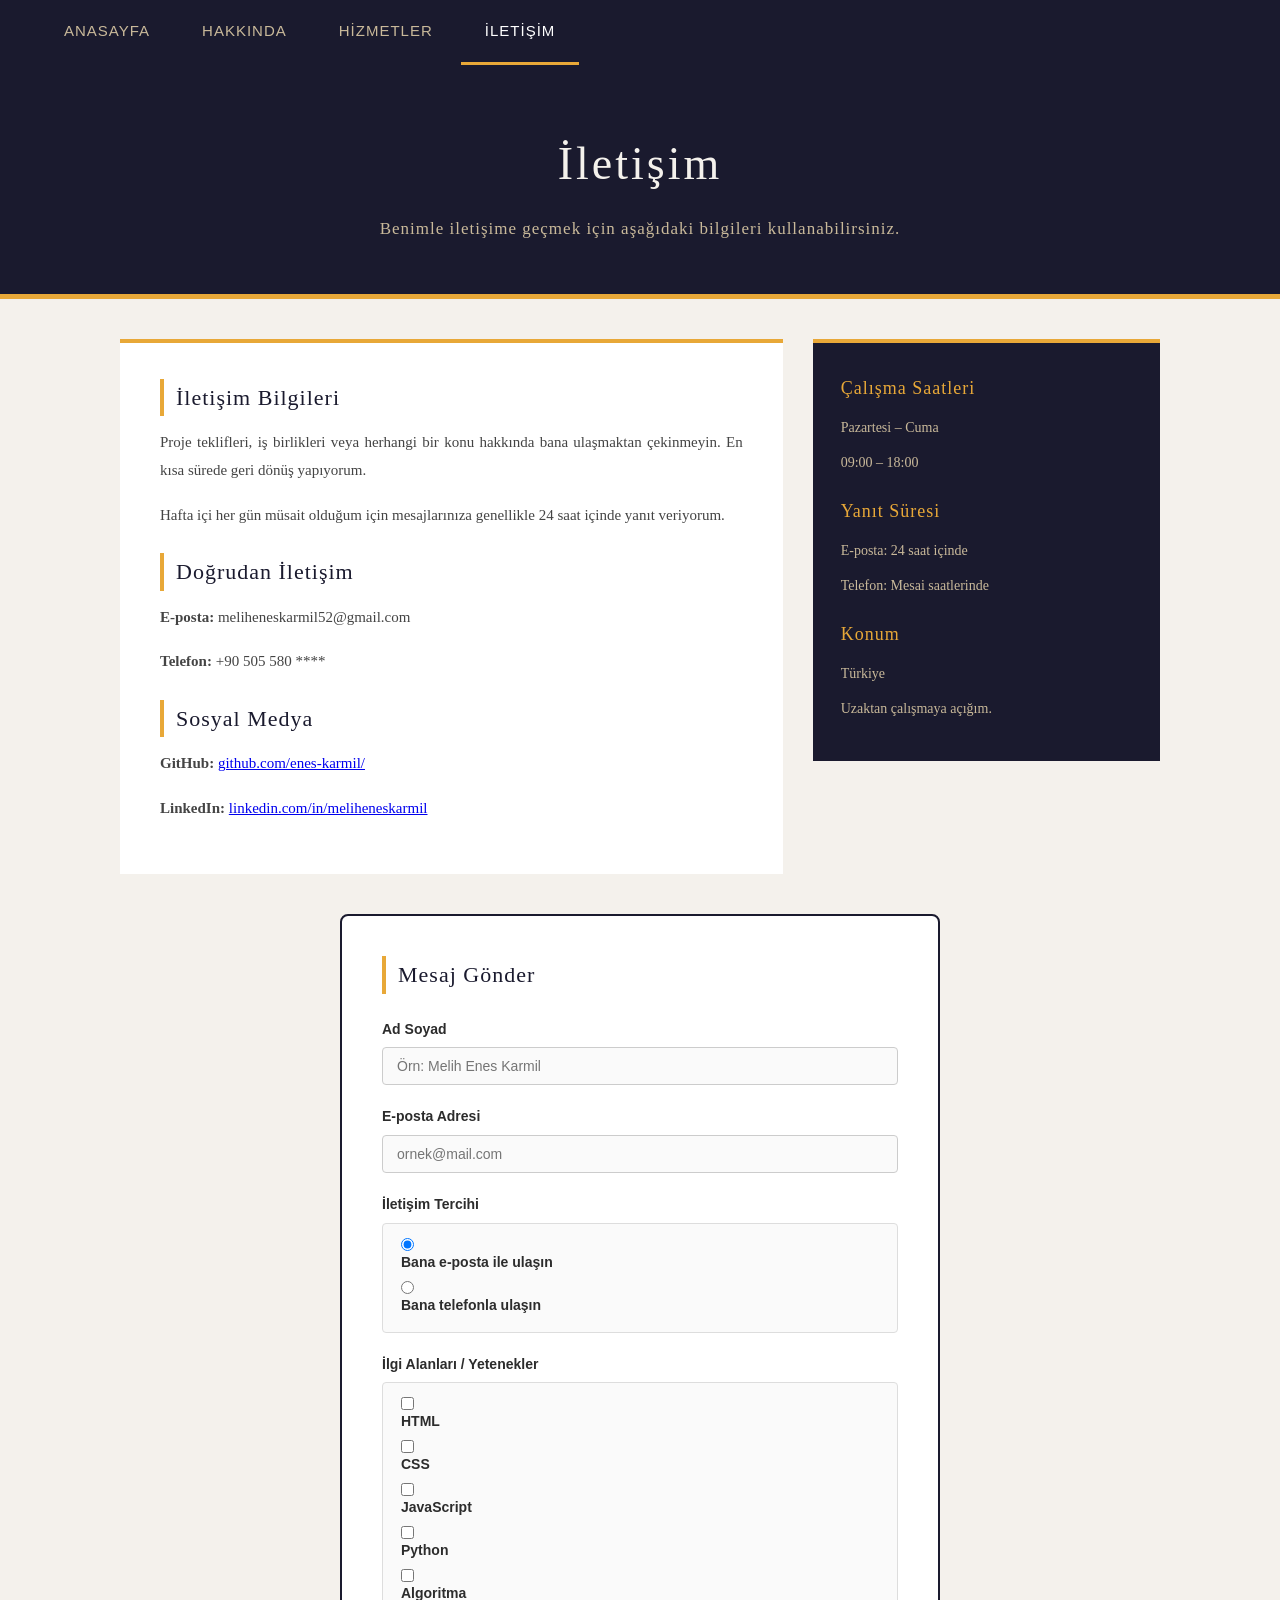
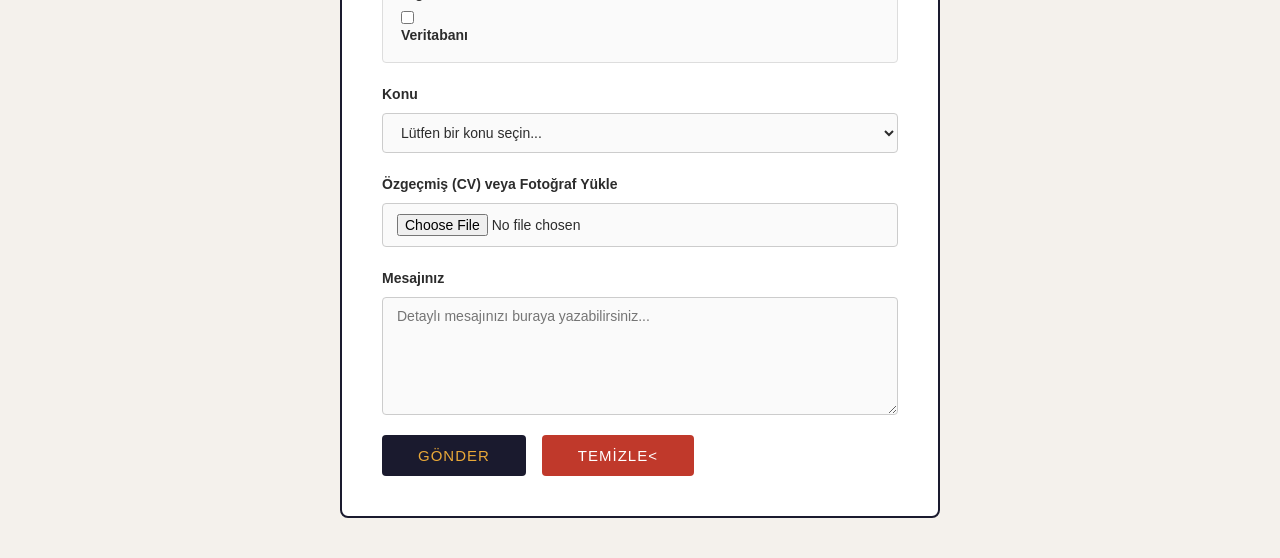
==== iletisim.html @ fec49f1b "Refactor contact information layout in iletisim.html" ====
<!DOCTYPE html>
<html lang="tr">
<head>
  <meta charset="UTF-8" />
  <meta name="viewport" content="width=device-width, initial-scale=1.0"/>
  <title>İletişim - Melih Enes Karmil</title>
  <link rel="stylesheet" href="styles/style.css" />
</head>
<body>

  <nav>
    <ul>
      <li><a href="index.html">Anasayfa</a></li>
      <li><a href="hakkinda.html">Hakkında</a></li>
      <li><a href="hizmetler.html">Hizmetler</a></li>
      <li><a href="iletisim.html" class="active">İletişim</a></li>
    </ul>
  </nav>

  <header>
    <h1>İletişim</h1>
    <p>Benimle iletişime geçmek için aşağıdaki bilgileri kullanabilirsiniz.</p>
  </header>

  <main>

    <div class="content">
      <h2>İletişim Bilgileri</h2>
      <p>
        Proje teklifleri, iş birlikleri veya herhangi bir konu hakkında
        bana ulaşmaktan çekinmeyin. En kısa sürede geri dönüş yapıyorum.
      </p>
      <p>
        Hafta içi her gün müsait olduğum için mesajlarınıza genellikle
        24 saat içinde yanıt veriyorum.
      </p>

      <h2>Doğrudan İletişim</h2>
      <p>
        <strong>E-posta:</strong> meliheneskarmil52@gmail.com
      </p>
      <p>
        <strong>Telefon:</strong> +90 505 580 ****
      </p>

      <h2>Sosyal Medya</h2>
      <p>
        <strong>GitHub:</strong>
        <a href="https://github.com/enes-karmil" target="_blank">github.com/enes-karmil/</a>
      </p>
      <p>
        <strong>LinkedIn:</strong>
        <a href="https://linkedin.com" target="_blank">linkedin.com/in/meliheneskarmil</a>
      </p>
    </div>

    <aside class="sidebar">
      <h2>Çalışma Saatleri</h2>
      <p>Pazartesi – Cuma</p>
      <p>09:00 – 18:00</p>

      <h2>Yanıt Süresi</h2>
      <p>E-posta: 24 saat içinde</p>
      <p>Telefon: Mesai saatlerinde</p>

      <h2>Konum</h2>
      <p>Türkiye</p>
      <p>Uzaktan çalışmaya açığım.</p>
    </aside>

  </main>

  <!-- İLETİŞİM FORMU -->
  <div class="contact-container">
    <h2>Mesaj Gönder</h2>

    <form action="https://formspree.io/f/meerkdbd" method="POST" enctype="multipart/form-data">

      <label for="adsoyad">Ad Soyad</label>
      <input type="text" id="adsoyad" name="adsoyad" placeholder="Örn: Melih Enes Karmil" required />

      <label for="eposta">E-posta Adresi</label>
      <input type="email" id="eposta" name="eposta" placeholder="ornek@mail.com" required />

      <label>İletişim Tercihi</label>
      <div class="radio-group">
        <label class="radio-label">
          <input type="radio" name="iletisim-tercihi" value="eposta" checked />
          Bana e-posta ile ulaşın
        </label>
        <label class="radio-label">
          <input type="radio" name="iletisim-tercihi" value="telefon" />
          Bana telefonla ulaşın
        </label>
      </div>

      <label>İlgi Alanları / Yetenekler</label>
      <div class="checkbox-group">
        <label class="checkbox-label">
          <input type="checkbox" name="ilgi" value="HTML" /> HTML
        </label>
        <label class="checkbox-label">
          <input type="checkbox" name="ilgi" value="CSS" /> CSS
        </label>
        <label class="checkbox-label">
          <input type="checkbox" name="ilgi" value="JavaScript" /> JavaScript
        </label>
        <label class="checkbox-label">
          <input type="checkbox" name="ilgi" value="Python" /> Python
        </label>
        <label class="checkbox-label">
          <input type="checkbox" name="ilgi" value="Algoritma" /> Algoritma
        </label>
        <label class="checkbox-label">
          <input type="checkbox" name="ilgi" value="Veritabani" /> Veritabanı
        </label>
      </div>

      <label for="konu">Konu</label>
      <select id="konu" name="konu">
        <option value="">Lütfen bir konu seçin...</option>
        <option value="is-teklifi">İş Teklifi</option>
        <option value="soru">Soru</option>
        <option value="geri-bildirim">Geri Bildirim</option>
        <option value="diger">Diğer</option>
      </select>

      <label for="cv">Özgeçmiş (CV) veya Fotoğraf Yükle</label>
      <input type="file" id="cv" name="cv" accept=".pdf,.doc,.docx,.jpg,.png" />

      <label for="mesaj">Mesajınız</label>
      <textarea id="mesaj" name="mesaj" rows="6" placeholder="Detaylı mesajınızı buraya yazabilirsiniz..."></textarea>

      <div class="form-buttons">
        <button type="submit">Gönder</button>
        <button type="reset" class="btn-reset">Temizle<
---- styles/style.css ----
/* ===== GENEL SIFIRLAMALAR ===== */
* {
  margin: 0;
  padding: 0;
  box-sizing: border-box;
}

body {
  font-family: Georgia, 'Times New Roman', serif;
  background-color: #f4f1ec;
  color: #2c2c2c;
  line-height: 1.7;
}

/* ===== NAVİGASYON ===== */
nav {
  background-color: #1a1a2e;
  padding: 0 40px;
}

nav ul {
  list-style: none;
  padding: 0;
  margin: 0;
}

nav ul li {
  display: inline-block;
}

nav ul li a {
  display: inline-block;
  color: #c9b99a;
  text-decoration: none;
  padding: 18px 24px;
  font-size: 15px;
  letter-spacing: 1px;
  text-transform: uppercase;
  font-family: Arial, sans-serif;
  transition: color 0.3s;
}

/* Hiyerarşik seçici 1 */
nav ul li a:hover {
  color: #ffffff;
}

nav ul li a.active {
  color: #ffffff;
  border-bottom: 3px solid #e8a838;
}

/* ===== HEADER ===== */
header {
  background-color: #1a1a2e;
  color: #f4f1ec;
  text-align: center;
  padding: 60px 40px 50px;
  border-bottom: 5px solid #e8a838;
}

header h1 {
  font-size: 46px;
  font-weight: normal;
  letter-spacing: 3px;
  margin-bottom: 12px;
}

header p {
  font-size: 17px;
  color: #c9b99a;
  letter-spacing: 1px;
}

/* ===== GRUP SEÇİCİ ===== */
h1, h2, h3 {
  font-weight: normal;
  letter-spacing: 1px;
}

/* ===== ANA ALAN ===== */
main {
  display: flex;
  max-width: 1100px;
  margin: 40px auto;
  padding: 0 30px;
  gap: 30px;
}

/* ===== SOL İÇERİK ===== */
.content {
  flex: 2;
  background-color: #ffffff;
  padding: 36px 40px;
  border-top: 4px solid #e8a838;
}

/* Hiyerarşik seçici 2 */
.content h2 {
  font-size: 22px;
  color: #1a1a2e;
  margin-bottom: 12px;
  margin-top: 24px;
  border-left: 4px solid #e8a838;
  padding-left: 12px;
}

.content h2:first-child {
  margin-top: 0;
}

.content p {
  font-size: 15px;
  color: #444;
  line-height: 1.9;
  text-align: justify;
  margin-bottom: 16px;
}

/* ===== FLEXBOX SAYFASINA LİNK BUTONU ===== */
.btn-flexbox {
  display: inline-block;
  background-color: #1a1a2e;
  color: #e8a838;
  text-decoration: none;
  padding: 12px 28px;
  border-radius: 4px;
  font-family: Arial, sans-serif;
  font-size: 15px;
  letter-spacing: 1px;
  text-transform: uppercase;
  margin-top: 8px;
}

.btn-flexbox:hover {
  background-color: #e8a838;
  color: #1a1a2e;
}

/* ===== SAĞ SIDEBAR ===== */
.sidebar {
  flex: 1;
  background-color: #1a1a2e;
  color: #f4f1ec;
  padding: 30px 28px;
  border-top: 4px solid #e8a838;
  align-self: flex-start;
}

.sidebar h2 {
  font-size: 18px;
  color: #e8a838;
  margin-bottom: 12px;
  margin-top: 20px;
}

.sidebar h2:first-child {
  margin-top: 0;
}

/* Hiyerarşik seçici 3 */
.sidebar p {
  font-size: 14px;
  color: #c9b99a;
  line-height: 1.8;
  margin-bottom: 10px;
}

.sidebar a {
  color: #e8a838;
  text-decoration: none;
  font-size: 14px;
}

.sidebar a:hover {
  color: #ffffff;
}

/* ===== FOOTER ===== */
footer {
  background-color: #1a1a2e;
  color: #c9b99a;
  text-align: center;
  padding: 24px;
  font-size: 14px;
  margin-top: 40px;
  border-top: 3px solid #e8a838;
  font-family: Arial, sans-serif;
  letter-spacing: 1px;
}

/* ===== İLETİŞİM FORMU ===== */
.contact-container {
  width: 600px;
  margin: 40px auto;
  padding: 40px;
  border: 2px solid #1a1a2e;
  border-radius: 8px;
  background-color: #ffffff;
}

.contact-container h2 {
  font-size: 22px;
  color: #1a1a2e;
  margin-bottom: 24px;
  border-left: 4px solid #e8a838;
  padding-left: 12px;
}

.contact-container label {
  display: block;
  font-size: 14px;
  font-family: Arial, sans-serif;
  color: #2c2c2c;
  margin-bottom: 6px;
  font-weight: bold;
}

/* Çoklu seçici - ödev şartı */
.contact-container input,
.contact-container select,
.contact-container textarea {
  display: block;
  width: 100%;
  padding: 10px 14px;
  margin-bottom: 20px;
  border: 1px solid #ccc;
  border-radius: 4px;
  font-size: 14px;
  font-family: Arial, sans-serif;
  color: #2c2c2c;
  background-color: #fafafa;
}

.contact-container input:focus,
.contact-container select:focus,
.contact-container textarea:focus {
  outline: none;
  border-color: #1a1a2e;
  background-color: #fff;
}

textarea {
  resize: vertical;
}

button[type="submit"] {
  background-color: #1a1a2e;
  color: #e8a838;
  border: none;
  padding: 12px 36px;
  font-size: 15px;
  font-family: Arial, sans-serif;
  letter-spacing: 1px;
  border-radius: 4px;
  cursor: pointer;
  text-transform: uppercase;
}

button[type="submit"]:hover {
  background-color: #e8a838;
  color: #1a1a2e;
}

/* ===== RADIO & CHECKBOX GRUPLARI ===== */
.radio-group,
.checkbox-group {
  border: 1px solid #ddd;
  border-radius: 4px;
  padding: 14px 18px;
  margin-bottom: 20px;
  background-color: #fafafa;
}

.radio-label,
.checkbox-label {
  display: flex;
  align-items: center;
  gap: 10px;
  font-size: 14px;
  font-family: Arial, sans-serif;
  color: #2c2c2c;
  margin-bottom: 8px;
  font-weight: normal;
  cursor: pointer;
}

.radio-label:last-child,
.checkbox-label:last-child {
  margin-bottom: 0;
}

.radio-label input,
.checkbox-label input {
  width: auto;
  margin-bottom: 0;
  cursor: pointer;
}

/* ===== FORM BUTONLARI ===== */
.form-buttons {
  display: flex;
  gap: 16px;
  margin-top: 8px;
}

.btn-reset {
  background-color: #c0392b;
  color: #ffffff;
  border: none;
  padding: 12px 36px;
  font-size: 15px;
  font-family: Arial, sans-serif;
  letter-spacing: 1px;
  border-radius: 4px;
  cursor: pointer;
  text-transform: uppercase;
}

.btn-reset:hover {
  background-color: #e74c3c;
}

.btn-reset:hover {
  background-color: #e74c3c;
}

/* ===== CONTENT DÜZELTME ===== */
.content h2,
.content p,
.content .btn-flexbox {
  display: block;
  width: 100%;
}
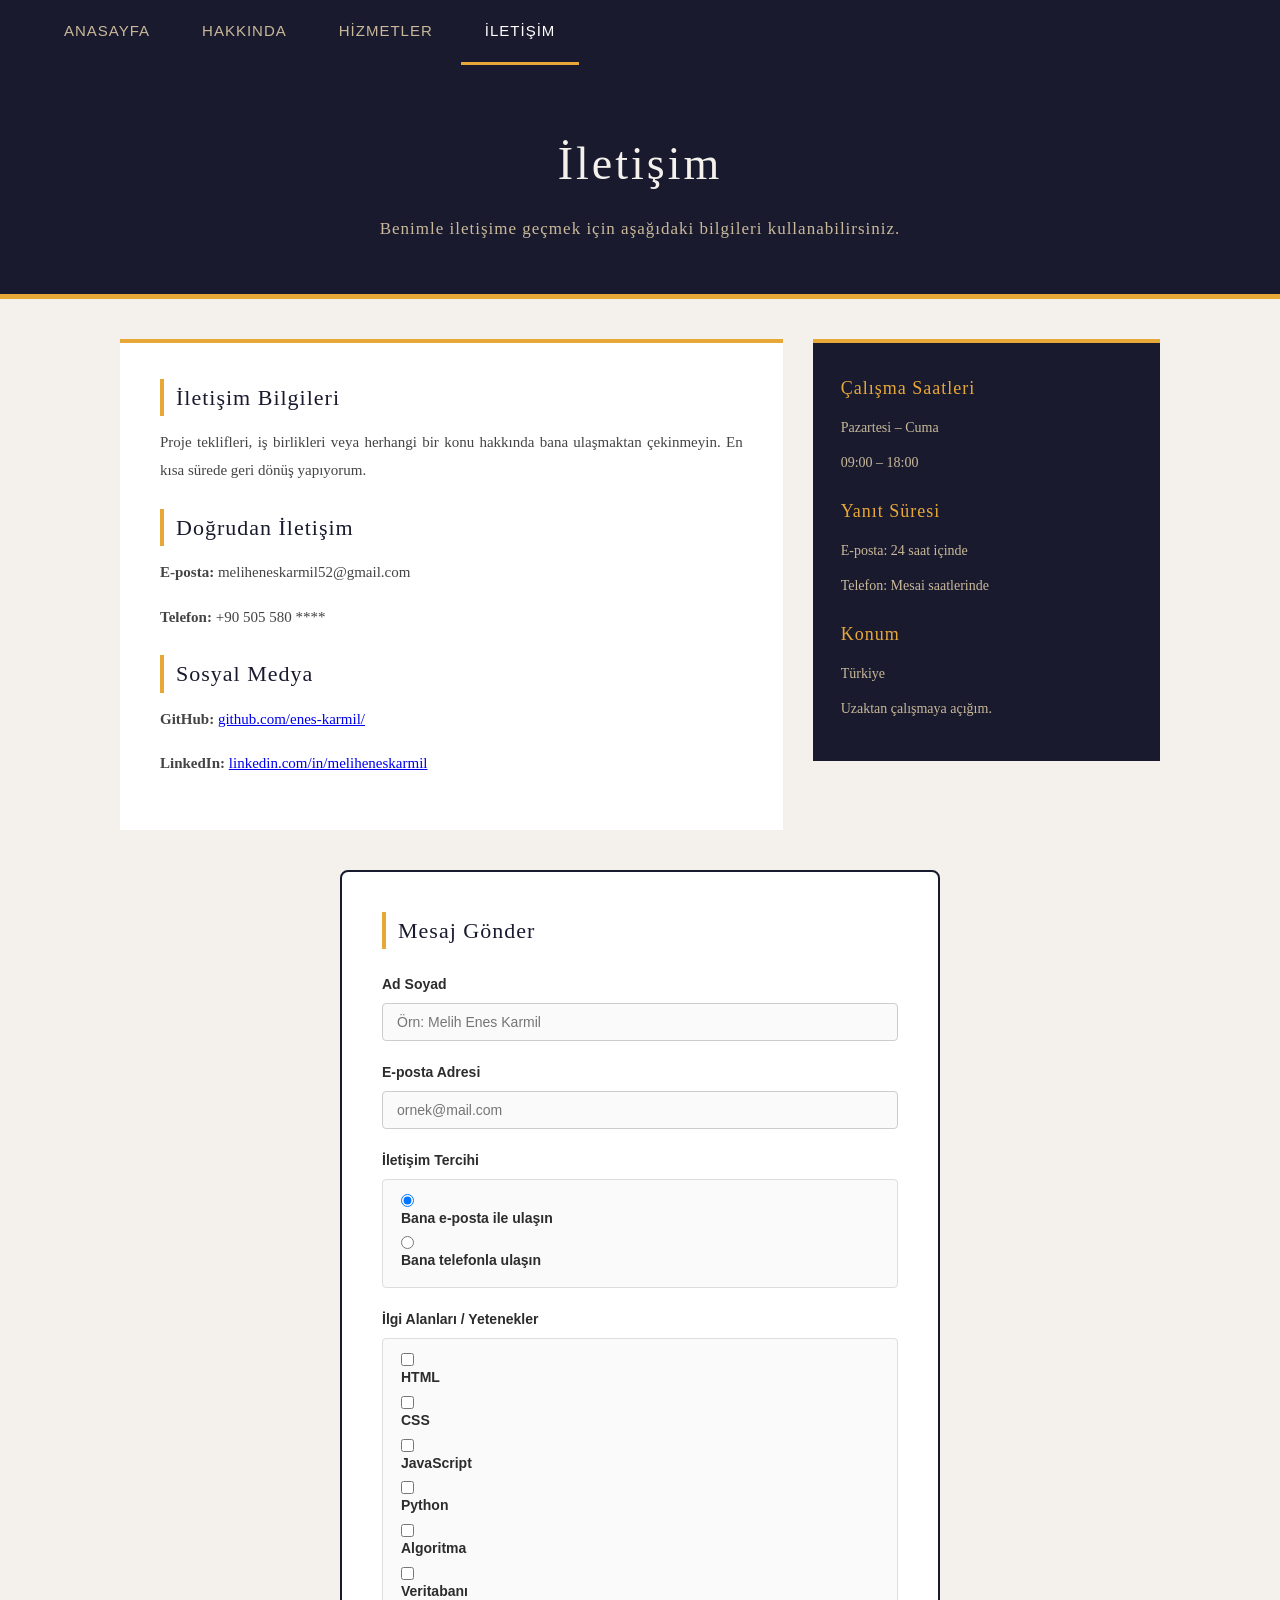
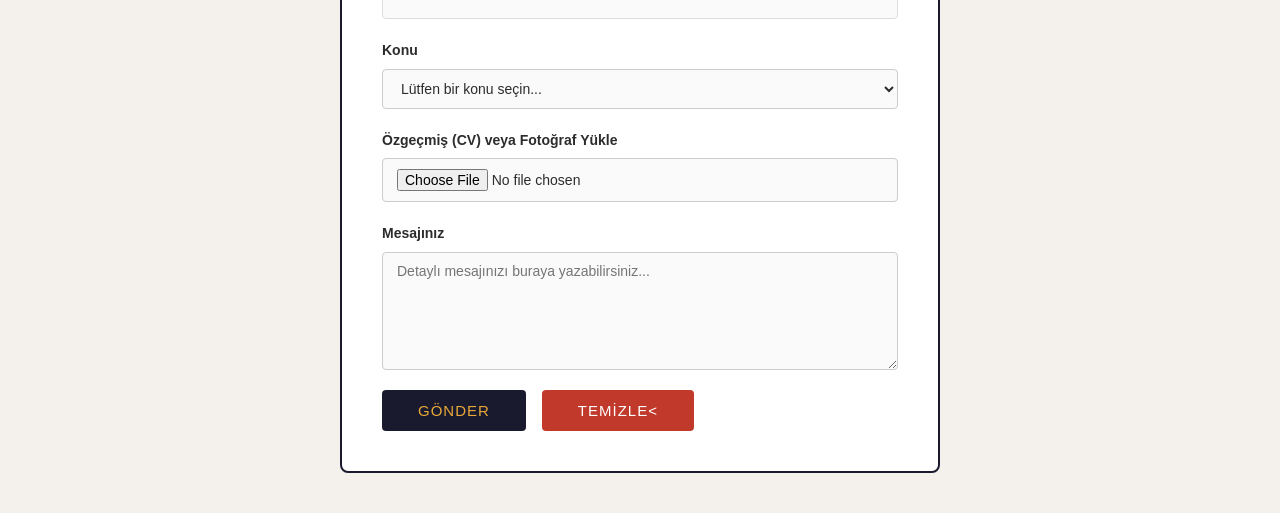
==== commit 4ec2b9fa: "Update contact information in iletisim.html Removed availability response from contact section." ====
--- a/iletisim.html
+++ b/iletisim.html
@@ -30,11 +30,6 @@
         Proje teklifleri, iş birlikleri veya herhangi bir konu hakkında
         bana ulaşmaktan çekinmeyin. En kısa sürede geri dönüş yapıyorum.
       </p>
-      <p>
-        Hafta içi her gün müsait olduğum için mesajlarınıza genellikle
-        24 saat içinde yanıt veriyorum.
-      </p>
-
       <h2>Doğrudan İletişim</h2>
       <p>
         <strong>E-posta:</strong> meliheneskarmil52@gmail.com
